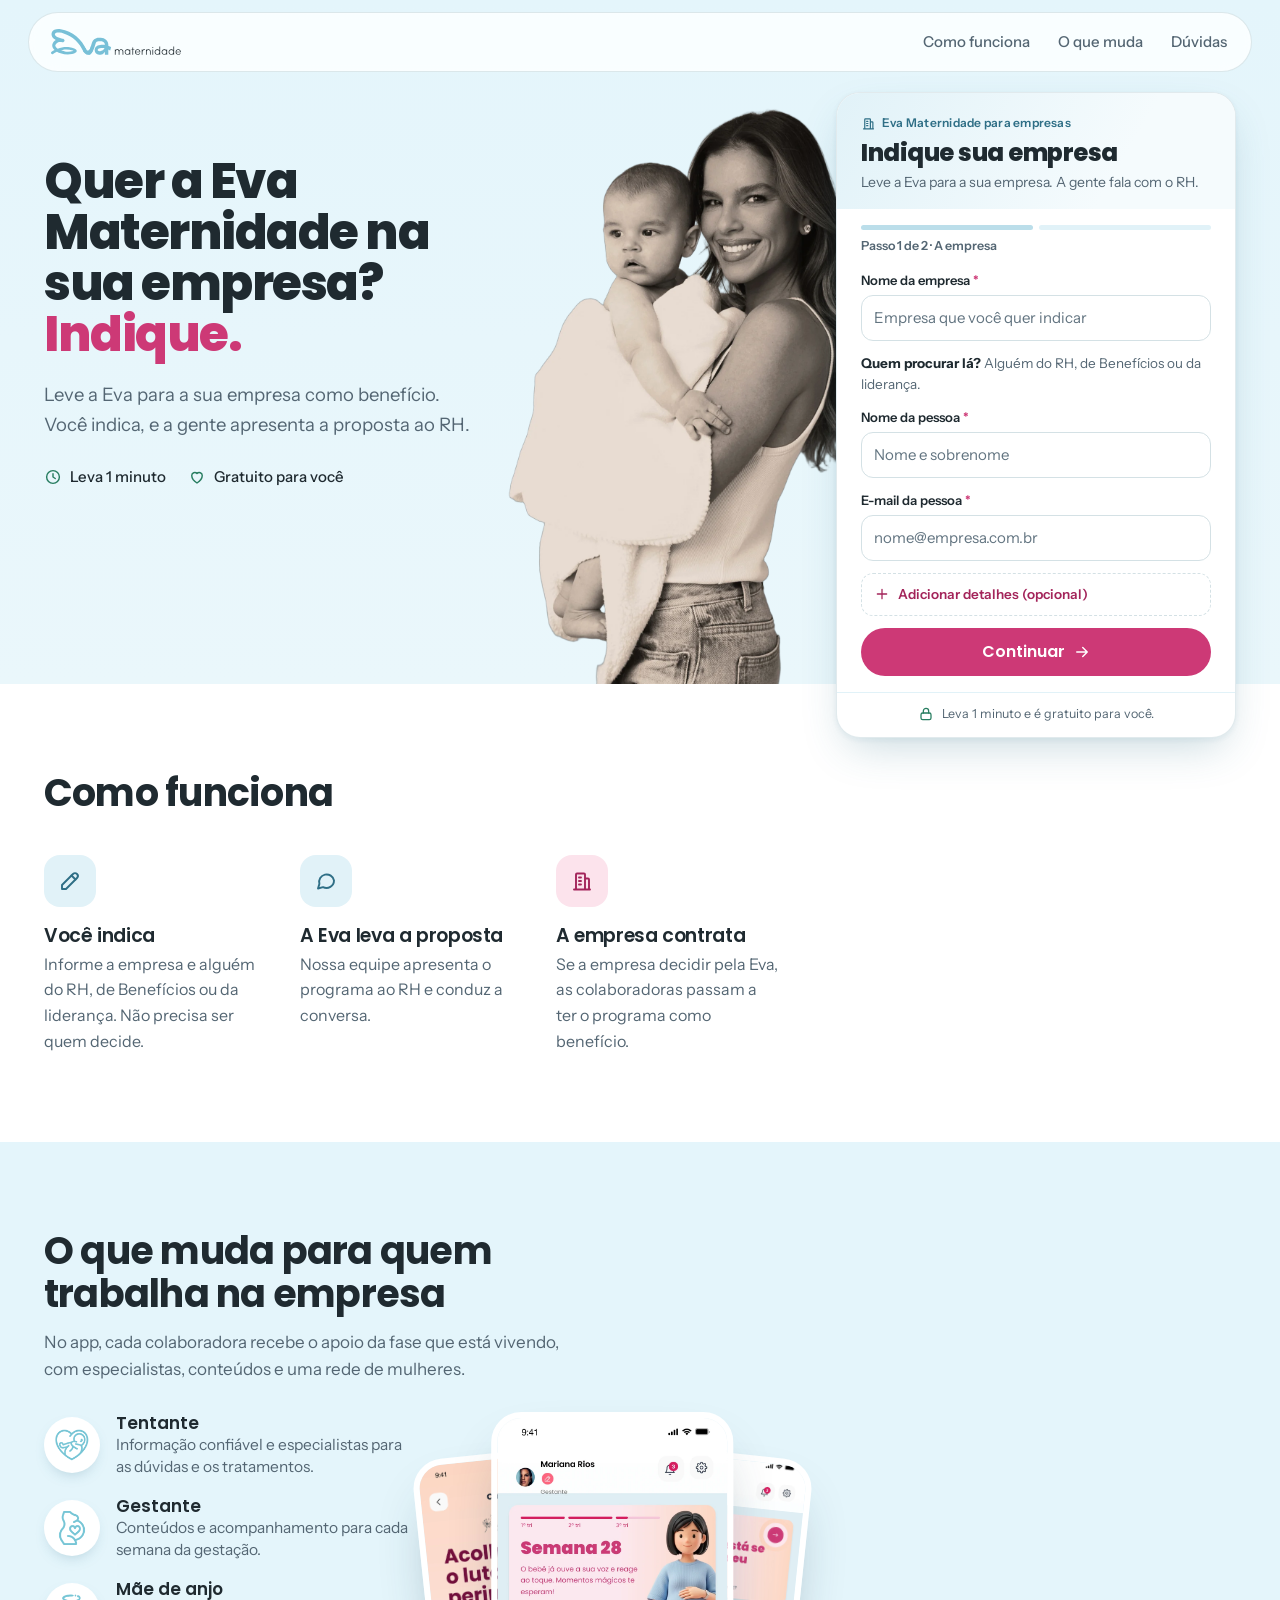
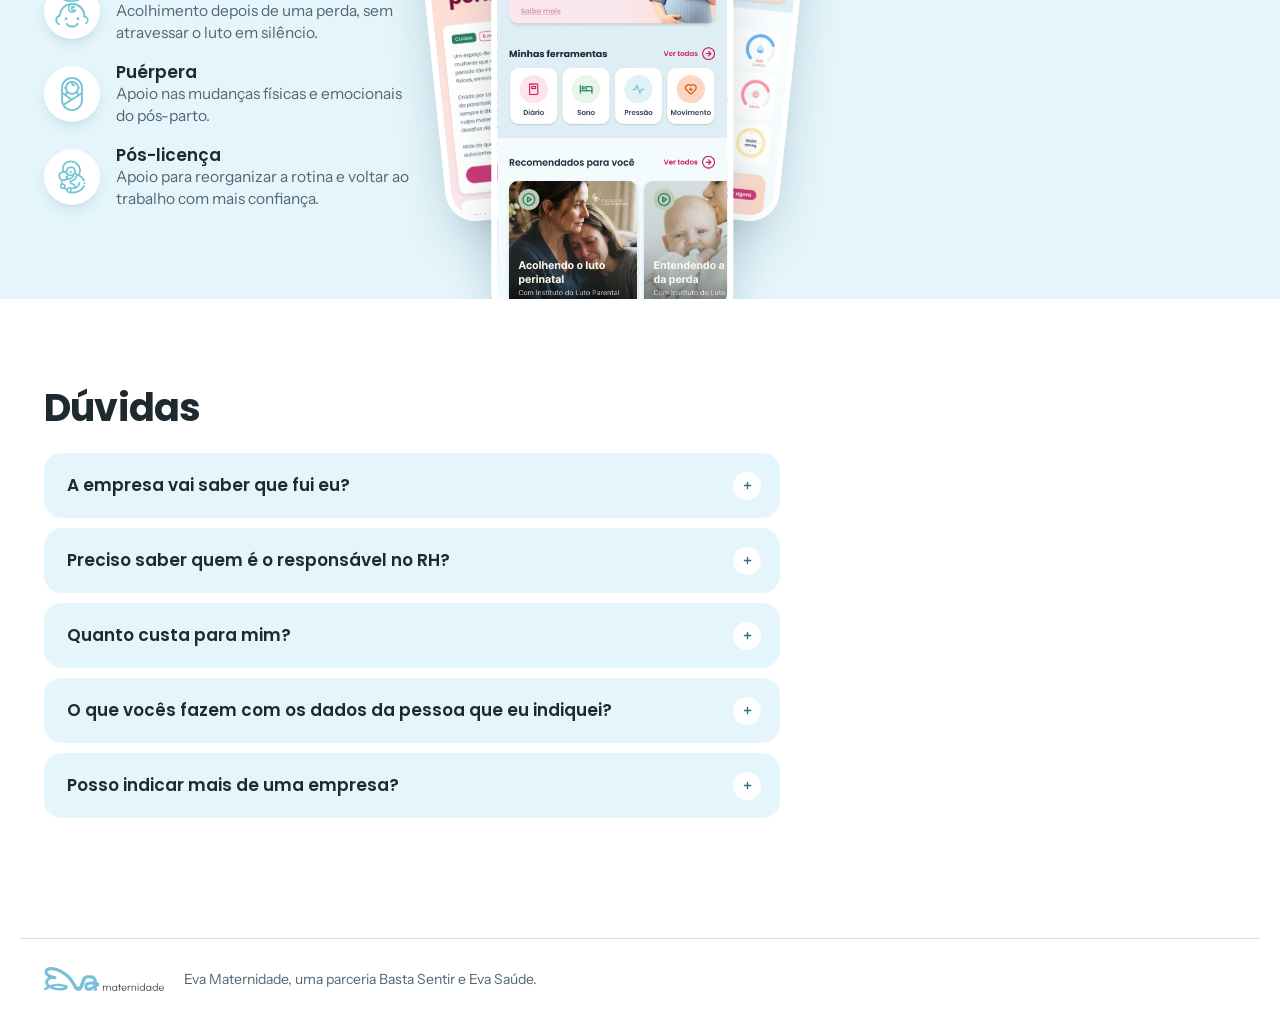
==== index.html @ f6f04a9f "feat: publish Indique sua empresa LP (Eva app design system, floating referral form) Co-Authored-By:" ====
<!doctype html>
<html lang="pt-BR">
<head>
<meta charset="utf-8">
<meta name="viewport" content="width=device-width, initial-scale=1, viewport-fit=cover">
<title>Indique sua empresa · Eva Maternidade</title>
<meta name="description" content="Quer a Eva Maternidade na sua empresa? Indique. Leve a Eva para a sua empresa como benefício: a gente apresenta a proposta ao RH.">
<meta property="og:title" content="Quer a Eva Maternidade na sua empresa? Indique.">
<meta property="og:description" content="Leve a Eva para a sua empresa como benefício. Leva 1 minuto.">
<meta property="og:type" content="website">
<meta property="og:url" content="https://indique.evamaternidade.com.br/">
<link rel="canonical" href="https://indique.evamaternidade.com.br/">
<meta name="theme-color" content="#E4F5FB">
<link rel="icon" href="assets/img/favicon.svg" type="image/svg+xml">
<link rel="preconnect" href="https://fonts.googleapis.com">
<link rel="preconnect" href="https://fonts.gstatic.com" crossorigin>
<link rel="stylesheet" href="https://fonts.googleapis.com/css2?family=Instrument+Sans:wght@400;500;600&family=Poppins:wght@600;700;800&display=swap">
<link rel="stylesheet" href="form/eva-indique.css?v=20261015-9">
<link rel="stylesheet" href="styles.css?v=20261015-9">
<script>document.documentElement.classList.add('js')</script>
</head>
<body>
<svg width="0" height="0" style="position:absolute" aria-hidden="true" focusable="false">
  <symbol id="i-relogio" viewBox="0 0 24 24"><circle cx="12" cy="12" r="8.5"/><path d="M12 7.5V12l3 2"/></symbol>
  <symbol id="i-coracao" viewBox="0 0 24 24"><path d="M12 20s-7-4.4-7-10a4 4 0 0 1 7-2.6A4 4 0 0 1 19 10c0 5.6-7 10-7 10z"/></symbol>
  <symbol id="i-seta-baixo" viewBox="0 0 24 24"><path d="M12 5v14M6 13l6 6 6-6"/></symbol>
  <symbol id="i-lapis" viewBox="0 0 24 24"><path d="M4 20h4L19 9a2.8 2.8 0 0 0-4-4L4 16z"/><path d="M13.5 6.5l4 4"/></symbol>
  <symbol id="i-conversa" viewBox="0 0 24 24"><path d="M20 11.5a7.5 7.5 0 0 1-11 6.6L4 19.5l1.4-4.6A7.5 7.5 0 1 1 20 11.5z"/></symbol>
  <symbol id="i-predio" viewBox="0 0 24 24"><path d="M4 20.5h16M6 20.5V5.5a1 1 0 0 1 1-1h7a1 1 0 0 1 1 1v15M15 9.5h3a1 1 0 0 1 1 1v10M9 8.5h2M9 12h2M9 15.5h2"/></symbol>
</svg>

<a class="skip" href="#eva-indique">Ir para o formulário</a>

<header class="top" id="top">
  <div class="top-in">
    <a href="#" class="marca" aria-label="Eva Maternidade, início"><img src="assets/img/logo-eva-cor.svg" alt="Eva Maternidade" width="150" height="30"></a>
    <nav class="top-nav" aria-label="Seções">
      <a href="#como-funciona">Como funciona</a>
      <a href="#o-que-muda">O que muda</a>
      <a href="#duvidas">Dúvidas</a>
    </nav>
  </div>
</header>

<main>
  <section class="hero" aria-labelledby="h1">
    <img class="hero-foto-m" src="assets/img/mariana-palo-foto.webp" alt="" width="1080" height="1350" fetchpriority="high">
    <div class="wrap col">
      <div class="hero-txt">
        <h1 id="h1">Quer a Eva Maternidade na sua empresa? <em>Indique.</em></h1>
        <p class="lead">Leve a Eva para a sua empresa como benefício. Você indica, e a gente apresenta a proposta ao RH.</p>
        <ul class="garantias">
          <li><svg class="i" aria-hidden="true"><use href="#i-relogio"/></svg>Leva 1 minuto</li>
          <li><svg class="i" aria-hidden="true"><use href="#i-coracao"/></svg>Gratuito para você</li>
        </ul>
        <a href="#eva-indique" class="btn hero-cta" data-ir-form>Indicar minha empresa <svg class="i" aria-hidden="true"><use href="#i-seta-baixo"/></svg></a>
      </div>
      <img class="hero-foto" src="assets/img/mariana-palo.webp" alt="" width="999" height="1589">
    </div>
  </section>

  <div class="form-slot">
<!-- form:inicio (gerado por build.py a partir de form/eva-indique.html; não editar aqui) -->
<section class="eva-indique" id="eva-indique" aria-labelledby="ei-titulo">
  <svg width="0" height="0" style="position:absolute" aria-hidden="true" focusable="false">
    <symbol id="ei-cadeado" viewBox="0 0 24 24"><rect x="4.5" y="10.5" width="15" height="10" rx="2.5"/><path d="M8 10.5V7.5a4 4 0 0 1 8 0v3"/></symbol>
    <symbol id="ei-check" viewBox="0 0 24 24"><path d="M5 12.5l4.5 4.5L19 7.5"/></symbol>
    <symbol id="ei-seta" viewBox="0 0 24 24"><path d="M5 12h14M13 6l6 6-6 6"/></symbol>
    <symbol id="ei-ic-voltar" viewBox="0 0 24 24"><path d="M19 12H5M11 6l-6 6 6 6"/></symbol>
    <symbol id="ei-mais" viewBox="0 0 24 24"><path d="M12 5v14M5 12h14"/></symbol>
    <symbol id="ei-predio" viewBox="0 0 24 24"><path d="M4 20.5h16M6 20.5V5.5a1 1 0 0 1 1-1h7a1 1 0 0 1 1 1v15M15 9.5h3a1 1 0 0 1 1 1v10M9 8.5h2M9 12h2M9 15.5h2"/></symbol>
  </svg>

  <header class="ei-head">
    <span class="ei-selo"><svg class="ei-i"><use href="#ei-predio"/></svg>Eva Maternidade para empresas</span>
    <h2 id="ei-titulo">Indique sua empresa</h2>
    <p>Leve a Eva para a sua empresa. A gente fala com o RH.</p>
  </header>

  <div class="ei-body">
    <form id="ei-form" novalidate>
      <div class="ei-prog" aria-hidden="true">
        <span class="on"></span><span></span>
        <b id="ei-prog-txt">Passo 1 de 2 · A empresa</b>
      </div>

      <div class="ei-passo" data-passo="1">
        <label class="ei-f"><span class="ei-l">Nome da empresa <i class="ei-req">*</i></span>
          <input name="empresa" autocomplete="organization" required placeholder="Empresa que você quer indicar">
        </label>
        <p class="ei-sub"><b>Quem procurar lá?</b> Alguém do RH, de Benefícios ou da liderança.</p>
        <label class="ei-f"><span class="ei-l">Nome da pessoa <i class="ei-req">*</i></span>
          <input name="contato_nome" autocomplete="off" required placeholder="Nome e sobrenome">
        </label>
        <label class="ei-f"><span class="ei-l">E-mail da pessoa <i class="ei-req">*</i></span>
          <input name="contato_email" type="email" autocomplete="off" inputmode="email" required placeholder="nome@empresa.com.br">
        </label>
        <details class="ei-mais">
          <summary><svg class="ei-i"><use href="#ei-mais"/></svg>Adicionar detalhes (opcional)</summary>
          <div class="ei-mais-in">
            <label class="ei-f"><span class="ei-l">Cargo ou área</span>
              <input name="contato_cargo" autocomplete="off" placeholder="Ex.: RH, Benefícios, Gestão de Pessoas">
            </label>
            <label class="ei-f"><span class="ei-l">Telefone da pessoa</span>
              <input name="contato_tel" type="tel" autocomplete="off" inputmode="tel" placeholder="(11) 99999-9999">
            </label>
            <label class="ei-f"><span class="ei-l">Algo que ajude na conversa</span>
              <textarea name="contexto" rows="3" maxlength="1000" placeholder="Ex.: a empresa está revendo benefícios"></textarea>
            </label>
          </div>
        </details>
      </div>

      <div class="ei-passo" data-passo="2" hidden>
        <label class="ei-f"><span class="ei-l">Seu nome <i class="ei-req">*</i></span>
          <input name="ind_nome" autocomplete="name" required placeholder="Como você se chama">
        </label>
        <label class="ei-f"><span class="ei-l">Seu e-mail <i class="ei-req">*</i></span>
          <input name="ind_email" type="email" autocomplete="email" inputmode="email" required placeholder="voce@email.com">
        </label>
        <fieldset class="ei-chips" data-req="pode_citar">
          <legend>Podemos dizer à empresa que a indicação veio de você? <i class="ei-req">*</i></legend>
          <div class="ei-op">
            <label><input type="radio" name="pode_citar" value="Sim"><span>Sim, pode</span></label>
            <label><input type="radio" name="pode_citar" value="Prefiro não"><span>Prefiro não</span></label>
          </div>
        </fieldset>
        <p class="ei-aviso">Ao enviar, você concorda que a Eva use estes dados para apresentar o programa à empresa e falar com você sobre esta indicação, conforme a <a class="ei-priv" href="#" target="_blank" rel="noopener">política de privacidade</a>. A pessoa indicada não entra em listas de e-mail.</p>
      </div>

      <p class="ei-form-erro" id="ei-form-erro" role="alert" hidden></p>

      <div class="ei-acoes">
        <button type="button" class="ei-btn ei-btn-ghost" id="ei-voltar" hidden aria-label="Voltar ao passo anterior"><svg class="ei-i"><use href="#ei-ic-voltar"/></svg></button>
        <button type="submit" class="ei-btn" id="ei-avancar">Continuar <svg class="ei-i"><use href="#ei-seta"/></svg></button>
      </div>
    </form>

    <div class="ei-ok" id="ei-ok" tabindex="-1" hidden>
      <div class="ei-ok-ico"><svg class="ei-i"><use href="#ei-check"/></svg></div>
      <h3>Indicação recebida</h3>
      <p>Obrigada por pensar nas mulheres da <b id="ei-ok-empresa">empresa</b>. A partir daqui, a equipe da Eva faz o contato.</p>
      <button type="button" class="ei-btn" id="ei-outra">Indicar outra empresa</button>
    </div>
  </div>

  <p class="ei-foot" id="ei-foot"><svg class="ei-i"><use href="#ei-cadeado"/></svg>Leva 1 minuto e é gratuito para você.</p>
</section>
<!-- form:fim -->
  </div>

  <section class="passos-sec" id="como-funciona" aria-labelledby="passos-h">
    <div class="wrap col">
      <h2 id="passos-h">Como funciona</h2>
      <ol class="passos">
        <li>
          <span class="passo-ico"><svg class="i" aria-hidden="true"><use href="#i-lapis"/></svg></span>
          <h3>Você indica</h3>
          <p>Informe a empresa e alguém do RH, de Benefícios ou da liderança. Não precisa ser quem decide.</p>
        </li>
        <li>
          <span class="passo-ico"><svg class="i" aria-hidden="true"><use href="#i-conversa"/></svg></span>
          <h3>A Eva leva a proposta</h3>
          <p>Nossa equipe apresenta o programa ao RH e conduz a conversa.</p>
        </li>
        <li>
          <span class="passo-ico"><svg class="i" aria-hidden="true"><use href="#i-predio"/></svg></span>
          <h3>A empresa contrata</h3>
          <p>Se a empresa decidir pela Eva, as colaboradoras passam a ter o programa como benefício.</p>
        </li>
      </ol>
    </div>
  </section>

  <section class="muda" id="o-que-muda" aria-labelledby="muda-h">
    <div class="wrap col">
      <div class="muda-topo">
        <h2 id="muda-h">O que muda para quem trabalha na empresa</h2>
        <p class="muda-intro">No app, cada colaboradora recebe o apoio da fase que está vivendo, com especialistas, conteúdos e uma rede de mulheres.</p>
      </div>
      <div class="muda-grid">
        <div class="muda-txt">
          <ul class="fases">
            <li><span class="fase-ico"><img src="assets/img/fase-tentante.webp" alt="" width="64" height="64"></span><span><b>Tentante</b>Informação confiável e especialistas para as dúvidas e os tratamentos.</span></li>
            <li><span class="fase-ico"><img src="assets/img/fase-gestante.webp" alt="" width="64" height="64"></span><span><b>Gestante</b>Conteúdos e acompanhamento para cada semana da gestação.</span></li>
            <li><span class="fase-ico"><img src="assets/img/fase-mae-de-anjo.webp" alt="" width="64" height="64"></span><span><b>Mãe de anjo</b>Acolhimento depois de uma perda, sem atravessar o luto em silêncio.</span></li>
            <li><span class="fase-ico"><img src="assets/img/fase-puerpera.webp" alt="" width="64" height="64"></span><span><b>Puérpera</b>Apoio nas mudanças físicas e emocionais do pós-parto.</span></li>
            <li><span class="fase-ico"><img src="assets/img/fase-pos-licenca.webp" alt="" width="64" height="64"></span><span><b>Pós-licença</b>Apoio para reorganizar a rotina e voltar ao trabalho com mais confiança.</span></li>
          </ul>
        </div>
        <div class="telas" aria-hidden="true">
          <img class="tela t1" src="assets/img/app-curso.webp" alt="" width="786" height="1704" loading="lazy">
          <img class="tela t2" src="assets/img/app-home.webp" alt="" width="786" height="1704" loading="lazy">
          <img class="tela t3" src="assets/img/app-saude.webp" alt="" width="786" height="1704" loading="lazy">
        </div>
      </div>
    </div>
  </section>

  <section class="faq" id="duvidas" aria-labelledby="faq-h">
    <div class="wrap col">
      <h2 id="faq-h">Dúvidas</h2>
      <div class="faq-lista">
        <details>
          <summary>A empresa vai saber que fui eu?</summary>
          <p>Só se você autorizar no formulário. Se preferir não, a Eva faz o contato sem citar você.</p>
        </details>
        <details>
          <summary>Preciso saber quem é o responsável no RH?</summary>
          <p>Não precisa ser quem decide. O nome e o e-mail de alguém do RH, de Benefícios ou da liderança já bastam.</p>
        </details>
        <details>
          <summary>Quanto custa para mim?</summary>
          <p>Nada. Quem contrata é a empresa, como benefício para as colaboradoras.</p>
        </details>
        <details>
          <summary>O que vocês fazem com os dados da pessoa que eu indiquei?</summary>
          <p>Usamos só para apresentar a Eva à empresa. Ela não entra em listas de e-mail sem autorização.</p>
        </details>
        <details>
          <summary>Posso indicar mais de uma empresa?</summary>
          <p>Pode. Depois de enviar, use "Indicar outra empresa": seus dados ficam preenchidos e você só informa a próxima.</p>
        </details>
      </div>
    </div>
  </section>
</main>

<footer class="rodape">
  <div class="wrap col rodape-in">
    <img src="assets/img/logo-eva-cor.svg" alt="Eva Maternidade" width="130" height="26" loading="lazy">
    <p>Eva Maternidade, uma parceria Basta Sentir e Eva Saúde.</p>
  </div>
</footer>

<div class="barra" id="barra" aria-hidden="true">
  <a href="#eva-indique" class="btn btn-full" data-ir-form tabindex="-1">Indicar minha empresa</a>
</div>

<script>
  // Envia de verdade para o formulário 12 da AC. Para testar sem criar contato, abra com ?teste=1.
  window.EVA_INDIQUE = { privacidadeUrl: '' };
</script>
<script src="form/eva-indique.js?v=20261015-9"></script>
<script src="main.js?v=20261015-9"></script>
</body>
</html>
---- form/eva-indique.css ----
/* Formulário "Indique sua empresa" v2 — componente compartilhado entre a LP e o app.
   Padrão: design system do app Eva Maternidade (Figma 857:2532).
   Para outra identidade, sobrescreva as variáveis --ei-* num seletor mais específico. */
.eva-indique{
  --ei-acao:#CD3976; --ei-acao-2:#B12C63; --ei-acao-ink:#A3245A; --ei-acao-soft:#FCE3EC;
  --ei-ring:#71AFC3; --ei-soft:#E1F2F8; --ei-soft-2:#BBDEEA; --ei-borda:#D4E1E5;
  --ei-ink:#1F2A30; --ei-muted:#546673; --ei-ok:#277D60; --ei-ok-bg:#E3F1EA; --ei-err:#B3261E;
  --ei-head:linear-gradient(120deg,#E4F5FB,#FDEBE1 62%,#FCE3EC); --ei-head-ink:#A3245A; --ei-head-sub:#546673; --ei-head-selo:#2F6F86;
  --ei-display:"Poppins", system-ui, sans-serif;
  --ei-body:"Instrument Sans", system-ui, -apple-system, "Segoe UI", sans-serif;
  --ei-sombra:0 18px 44px -12px rgba(47,111,134,.28), 0 2px 6px rgba(47,111,134,.08);
  --ei-r:24px;
  box-sizing:border-box; width:100%; max-width:460px; margin-inline:auto; padding:0;
  background:#fff; border-radius:var(--ei-r); box-shadow:var(--ei-sombra); border:1px solid rgba(212,225,229,.7);
  overflow:hidden; color:var(--ei-ink); font:400 16px/1.55 var(--ei-body); -webkit-font-smoothing:antialiased; text-align:left;
  display:flex; flex-direction:column;
}
.eva-indique *,.eva-indique *::before,.eva-indique *::after{box-sizing:border-box}
.eva-indique [hidden]{display:none!important}
.eva-indique p{margin:0}
.eva-indique h2,.eva-indique h3{font-family:var(--ei-display);margin:0;letter-spacing:-.01em;line-height:1.2;text-wrap:balance}
.eva-indique :focus-visible{outline:3px solid var(--ei-ring);outline-offset:3px;border-radius:6px}
.eva-indique .ei-i{width:20px;height:20px;flex:none;fill:none;stroke:currentColor;stroke-width:1.9;stroke-linecap:round;stroke-linejoin:round}

.eva-indique .ei-head{background:var(--ei-head);padding:20px 24px 16px;flex:none}
.eva-indique .ei-selo{display:inline-flex;align-items:center;gap:6px;font-size:12px;font-weight:600;letter-spacing:.02em;color:var(--ei-head-selo);margin-bottom:6px}
.eva-indique .ei-selo .ei-i{width:15px;height:15px}
.eva-indique .ei-head h2{font-size:22px;font-weight:700;color:var(--ei-head-ink)}
.eva-indique .ei-head p{margin-top:4px;font-size:14px;color:var(--ei-head-sub)}

.eva-indique .ei-body{padding:16px 24px 8px;overflow:auto;overscroll-behavior:contain;scrollbar-width:thin}
.eva-indique .ei-prog{display:grid;grid-template-columns:1fr 1fr;gap:6px;margin-bottom:14px}
.eva-indique .ei-prog span{height:5px;border-radius:99px;background:var(--ei-soft);transition:background .3s}
.eva-indique .ei-prog span.on{background:var(--ei-soft-2)}
.eva-indique .ei-prog span.done{background:var(--ei-ok)}
.eva-indique .ei-prog b{grid-column:1/-1;font-weight:600;font-size:12.5px;color:var(--ei-muted)}

.eva-indique .ei-passo,.eva-indique .ei-ok{animation:ei-entra .32s cubic-bezier(.16,1,.3,1)}
@keyframes ei-entra{from{opacity:0;transform:translateY(6px)}to{opacity:1;transform:none}}
@media (prefers-reduced-motion:reduce){.eva-indique .ei-passo,.eva-indique .ei-ok{animation:none}}

.eva-indique .ei-f{display:flex;flex-direction:column;gap:5px;margin-bottom:12px;font-size:13px;font-weight:600;color:var(--ei-ink);min-width:0}
.eva-indique .ei-l{display:block}
.eva-indique .ei-f small{font-weight:500;color:var(--ei-muted)}
.eva-indique .ei-f input,.eva-indique .ei-f textarea{
  width:100%;margin:0;font:400 15px/1.3 var(--ei-body);color:var(--ei-ink);background:#fff;border:1.5px solid var(--ei-borda);
  border-radius:12px;padding:11px 12px;min-height:46px;transition:border-color .2s,box-shadow .2s;-webkit-appearance:none;appearance:none}
.eva-indique .ei-f textarea{resize:vertical;min-height:76px}
.eva-indique .ei-f input::placeholder,.eva-indique .ei-f textarea::placeholder{color:#627480}
.eva-indique .ei-f input:hover,.eva-indique .ei-f textarea:hover{border-color:var(--ei-soft-2)}
.eva-indique .ei-f input:focus,.eva-indique .ei-f textarea:focus{outline:none;border-color:var(--ei-ring);box-shadow:0 0 0 4px color-mix(in srgb,var(--ei-ring) 22%,transparent)}
.eva-indique [aria-invalid="true"]{border-color:var(--ei-err)!important;background-color:#FFF8F8!important}
.eva-indique .ei-err{font-size:12.5px;font-weight:500;color:var(--ei-err)}
.eva-indique .ei-sub{font-size:13.5px;color:var(--ei-muted);margin:0 0 12px}
.eva-indique .ei-sub b{color:var(--ei-ink)}

.eva-indique .ei-mais{margin:0 0 12px;border-radius:12px;border:1.5px dashed var(--ei-borda)}
.eva-indique .ei-mais summary{list-style:none;cursor:pointer;display:flex;align-items:center;gap:8px;padding:10px 12px;font-size:13.5px;font-weight:600;color:var(--ei-acao-ink);border-radius:10px}
.eva-indique .ei-mais summary::-webkit-details-marker{display:none}
.eva-indique .ei-mais summary .ei-i{width:16px;height:16px;transition:transform .2s}
.eva-indique .ei-mais[open] summary .ei-i{transform:rotate(45deg)}
.eva-indique .ei-mais summary:hover{background:var(--ei-soft)}
.eva-indique .ei-mais-in{padding:4px 12px 2px}
.eva-indique .ei-mais[open]{border-style:solid;border-color:var(--ei-soft)}

.eva-indique .ei-chips{border:0;margin:2px 0 14px;padding:0;min-width:0}
.eva-indique .ei-chips legend{padding:0;margin-bottom:7px;font-size:13px;font-weight:600}
.eva-indique .ei-op{display:flex;flex-wrap:wrap;gap:6px}
.eva-indique .ei-chips label{position:relative}
.eva-indique .ei-chips input{position:absolute;inset:0;opacity:0;margin:0;cursor:pointer;width:100%;height:100%}
.eva-indique .ei-chips span{display:inline-block;font-size:14px;font-weight:500;padding:8px 14px;border-radius:999px;border:1.5px solid var(--ei-borda);background:#fff;transition:background .2s,border-color .2s,color .2s}
.eva-indique .ei-chips label:hover span{border-color:var(--ei-soft-2)}
.eva-indique .ei-chips input:checked+span{background:var(--ei-acao-soft);border-color:var(--ei-acao);color:var(--ei-acao-ink)}
.eva-indique .ei-chips input:focus-visible+span{outline:3px solid var(--ei-ring);outline-offset:2px}
.eva-indique .ei-chips.erro span{border-color:var(--ei-err)}
.eva-indique .ei-req{font-style:normal;color:var(--ei-acao)}

.eva-indique .ei-aviso{font-size:12.5px;line-height:1.5;color:var(--ei-muted);margin:0 0 12px}
.eva-indique .ei-aviso a{color:var(--ei-acao-ink);text-underline-offset:3px}
.eva-indique .ei-form-erro{color:var(--ei-err);font-size:13px;font-weight:500;margin-bottom:10px}

.eva-indique .ei-acoes{display:flex;gap:10px;margin:4px 0 8px}
.eva-indique .ei-btn{display:inline-flex;align-items:center;justify-content:center;gap:8px;min-height:48px;padding:12px 22px;border-radius:999px;border:1.5px solid transparent;background:var(--ei-acao);color:#fff;font:600 16px/1.2 var(--ei-display);cursor:pointer;transition:background .2s,color .2s,border-color .2s,transform .15s;flex:1}
.eva-indique .ei-btn:hover{background:var(--ei-acao-2)}
.eva-indique .ei-btn:active{transform:translateY(1px)}
.eva-indique .ei-btn[disabled]{opacity:.65;cursor:progress}
.eva-indique .ei-btn .ei-i{width:18px;height:18px}
.eva-indique .ei-btn-ghost{background:#fff;color:var(--ei-acao-ink);border-color:var(--ei-borda);flex:0 0 auto;padding-inline:16px}
.eva-indique .ei-btn-ghost:hover{background:var(--ei-soft);border-color:var(--ei-soft-2)}

.eva-indique .ei-foot{display:flex;align-items:center;justify-content:center;gap:8px;margin:0;padding:11px 20px 14px;border-top:1px solid var(--ei-soft);font-size:12.5px;color:var(--ei-muted);text-align:center;flex:none}
.eva-indique .ei-foot .ei-i{width:16px;height:16px;color:var(--ei-ok)}

.eva-indique .ei-ok{padding:6px 0 14px}
.eva-indique .ei-ok:focus{outline:none}
.eva-indique .ei-ok-ico{display:grid;place-items:center;width:46px;height:46px;border-radius:50%;background:var(--ei-ok-bg);color:var(--ei-ok);margin-bottom:14px}
.eva-indique .ei-ok-ico .ei-i{width:24px;height:24px;stroke-width:2.4}
.eva-indique .ei-ok h3{font-size:21px;font-weight:700;margin-bottom:6px}
.eva-indique .ei-ok p{font-size:15px;color:var(--ei-muted)}
.eva-indique .ei-ok p b{color:var(--ei-ink);overflow-wrap:anywhere}
.eva-indique .ei-ok .ei-btn{margin-top:18px;width:100%}

@media (max-width:420px){
  .eva-indique{--ei-r:20px}
  .eva-indique .ei-head,.eva-indique .ei-body{padding-inline:18px}
}
---- styles.css ----
/* LP "Indique sua empresa", alternativa B (rodada 3, review T004).
   Estrutura da alternativa A (formulário flutuante à direita, passos simples, dúvidas) com o design system
   do app Eva Maternidade (Figma 857:2532): campo azul-claro, cartões brancos, ação magenta, Poppins + Instrument Sans.
   No celular, a Mariana ocupa o topo e o texto entra sobre a metade de baixo da foto, com um degradê escuro. */
:root{
  color-scheme: light;
  --azul:#78C0D7; --azul-soft:#BBDEEA; --azul-bg:#E4F5FB; --azul-accent:#E1F2F8; --azul-ink:#2F6F86; --noite:#173A47;
  --ring:#71AFC3; --borda:#D4E1E5; --muted:#546673; --ink:#1F2A30; --papel:#FFFFFF;
  --magenta:#CD3976; --magenta-2:#B12C63; --magenta-ink:#A3245A; --rosa:#FCE3EC;
  --verde:#277D60; --verde-bg:#E3F1EA; --creme:#FEF9EC; --creme-ink:#7A5A12;
  --display:"Poppins", system-ui, sans-serif;
  --body:"Instrument Sans", system-ui, -apple-system, "Segoe UI", sans-serif;
  --r:24px; --max:1240px; --gut:24px; --form-w:400px; --gap:56px;
  --edge:max(var(--gut), calc((100vw - var(--max)) / 2 + var(--gut)));
  --sombra:0 18px 44px -12px rgba(47,111,134,.28), 0 2px 6px rgba(47,111,134,.08);
  --sai:cubic-bezier(.16,1,.3,1);
}
*{box-sizing:border-box}
[hidden]{display:none!important}
html{scroll-behavior:smooth;scroll-padding-top:96px;-webkit-text-size-adjust:100%;scrollbar-color:var(--azul-soft) transparent;scrollbar-width:thin}
body{margin:0;background:var(--papel);color:var(--ink);font-family:var(--body);font-size:17px;line-height:1.6;-webkit-font-smoothing:antialiased;overflow-x:clip;caret-color:var(--magenta)}
::selection{background:var(--rosa);color:var(--magenta-ink)}
img{max-width:100%;display:block;height:auto}
h1,h2,h3{font-family:var(--display);line-height:1.12;margin:0;text-wrap:balance;letter-spacing:-.02em}
h2{font-size:clamp(28px,3vw,38px);font-weight:700}
h3{font-size:19px;font-weight:600}
p{margin:0}
a{color:var(--magenta-ink);text-underline-offset:3px}
section{position:relative;padding-block:88px}
.wrap{max-width:var(--max);margin-inline:auto;padding-inline:var(--gut)}
.col{position:relative}
.i{width:20px;height:20px;flex:none;fill:none;stroke:currentColor;stroke-width:1.9;stroke-linecap:round;stroke-linejoin:round}
:focus-visible{outline:3px solid var(--ring);outline-offset:3px;border-radius:8px}
.skip{position:absolute;left:-999px;top:8px;z-index:100;background:var(--ink);color:#fff;padding:10px 16px;border-radius:999px;font-weight:600}
.skip:focus{left:8px}

/* ---------- botões ---------- */
.btn{display:inline-flex;align-items:center;justify-content:center;gap:8px;min-height:50px;padding:12px 26px;border-radius:999px;border:0;background:var(--magenta);color:#fff;font:600 16px/1.2 var(--display);text-decoration:none;cursor:pointer;transition:background .2s,transform .2s var(--sai)}
.btn:hover{background:var(--magenta-2)}
.btn:active{transform:scale(.98)}
.btn .i{width:18px;height:18px}
.btn-full{width:100%}

/* ---------- topo ---------- */
.top{position:fixed;top:12px;left:0;right:0;z-index:60;padding-inline:12px;pointer-events:none}
.top-in{pointer-events:auto;max-width:calc(var(--max) - 2 * var(--gut) + 32px);margin-inline:auto;display:flex;align-items:center;gap:24px;height:60px;padding:0 24px 0 22px;border-radius:999px;
  background:rgba(255,255,255,.82);backdrop-filter:saturate(1.6) blur(14px);-webkit-backdrop-filter:saturate(1.6) blur(14px);border:1px solid rgba(212,225,229,.8);transition:box-shadow .3s,background .3s}
.top.rolou .top-in{background:rgba(255,255,255,.94);box-shadow:0 12px 32px -18px rgba(47,111,134,.45)}
.marca img{height:26px;width:auto}
.top-nav{display:flex;gap:28px;margin-left:auto;font-size:15px;font-weight:500}
.top-nav a{color:var(--muted);text-decoration:none;transition:color .2s}
.top-nav a:hover{color:var(--ink)}

/* ---------- abertura ---------- */
.hero{padding:84px 0 0;background:linear-gradient(180deg,var(--azul-bg) 0%,#EAF7FB 100%);overflow:hidden}
.hero .col{min-height:600px}
.hero-txt{position:relative;z-index:1;max-width:440px;padding-block:72px 96px}
.hero h1{font-size:clamp(36px,3.8vw,52px);font-weight:800;letter-spacing:-.03em;line-height:1.05}
.hero h1 em{font-style:normal;color:var(--magenta)}
.lead{margin-top:20px;font-size:18.5px;color:var(--muted);max-width:24em}
.garantias{list-style:none;margin:26px 0 0;padding:0;display:flex;flex-wrap:wrap;gap:10px 22px}
.garantias li{display:flex;align-items:center;gap:8px;font-weight:500;font-size:15px}
.garantias .i{width:18px;height:18px;color:var(--verde)}
.hero-cta{display:none}
.hero-foto{position:absolute;bottom:0;height:calc(100% - 24px);max-height:640px;width:auto;max-width:none;pointer-events:none}
.hero-foto-m{display:none}

/* ---------- formulário: cabeçalho claro, título escuro (como na alternativa A) ---------- */
.form-slot .eva-indique{
  --ei-head:linear-gradient(120deg,var(--azul-accent) 0%,#F5FBFD 70%);
  --ei-head-ink:var(--ink); --ei-head-sub:var(--muted); --ei-head-selo:var(--azul-ink);
  z-index:30;
}
.form-slot .eva-indique .ei-head h2{font-size:24px;font-weight:800;letter-spacing:-.02em}
.form-slot .eva-indique.realce{animation:realce 1.1s var(--sai)}
@keyframes realce{0%{box-shadow:var(--ei-sombra),0 0 0 0 rgba(205,57,118,.45)}40%{box-shadow:var(--ei-sombra),0 0 0 8px rgba(205,57,118,.18)}100%{box-shadow:var(--ei-sombra),0 0 0 14px rgba(205,57,118,0)}}

/* ---------- como funciona ---------- */
.passos{list-style:none;margin:40px 0 0;padding:0;display:grid;grid-template-columns:repeat(3,1fr);gap:32px}
.passo-ico{display:grid;place-items:center;width:52px;height:52px;border-radius:16px;background:var(--azul-accent);color:var(--azul-ink);margin-bottom:18px}
.passo-ico .i{width:24px;height:24px}
.passos li:last-child .passo-ico{background:var(--rosa);color:var(--magenta-ink)}
.passos h3{margin-bottom:6px}
.passos p{font-size:16px;color:var(--muted)}

/* ---------- o que muda ---------- */
.muda{background:var(--azul-bg);padding-bottom:0;overflow:hidden}
.muda-topo h2{max-width:16em}
.muda-grid{display:grid;grid-template-columns:minmax(0,1fr) minmax(0,.9fr);gap:28px;align-items:stretch}
.muda-txt{padding-bottom:88px}
.muda-intro{margin-top:14px;color:var(--muted);max-width:32em}
.fases{list-style:none;margin:28px 0 0;padding:0;display:grid;gap:16px}
.fases li{display:flex;gap:16px;align-items:center}
.fases b{display:block;font:600 17px/1.3 var(--display);color:var(--ink)}
.fases li>span:last-child{font-size:15.5px;line-height:1.45;color:var(--muted)}
/* ícones das fases, os mesmos do seletor de fase do app (Figma 596:2329) */
.fase-ico{display:grid;place-items:center;flex:none;width:56px;height:56px;border-radius:50%;background:#fff;box-shadow:0 6px 16px -8px rgba(47,111,134,.4)}
.fase-ico img{width:34px;height:34px}
/* telas do app em leque, sangrando pela base da faixa */
/* a coluna das telas acompanha a lista: o topo das telas alinha com a primeira fase e a base sangra pelo fim da faixa */
.telas{position:relative;min-height:440px;margin-top:28px}
.tela{position:absolute;top:0;width:72%;border-radius:30px;border:6px solid #fff;box-shadow:0 30px 60px -24px rgba(23,58,71,.45);transition:transform .9s var(--sai)}
.t1{left:-6%;width:52%;transform:rotate(-6deg) translateY(40px)}
.t2{left:50%;z-index:2;transform:translateX(-50%)}
.t3{right:-6%;width:52%;transform:rotate(6deg) translateY(40px)}
.js .telas:not(.vis) .t1{transform:rotate(0) translate(40%,100px)}
.js .telas:not(.vis) .t3{transform:rotate(0) translate(-40%,100px)}
.js .telas:not(.vis) .t2{transform:translateX(-50%) translateY(70px)}

/* ---------- dúvidas ---------- */
.faq h2{margin-bottom:24px}
.faq-lista{display:grid;gap:10px;max-width:760px}
.faq details{background:var(--azul-bg);border-radius:18px;border:1px solid transparent;transition:border-color .2s,background .2s}
.faq details:hover{border-color:var(--azul-soft)}
.faq details[open]{background:#fff;border-color:var(--borda)}
.faq summary{list-style:none;cursor:pointer;position:relative;padding:20px 60px 20px 22px;font:600 17px/1.35 var(--display);color:var(--ink);border-radius:18px}
.faq summary::-webkit-details-marker{display:none}
.faq summary::after{content:"";position:absolute;right:18px;top:50%;width:28px;height:28px;margin-top:-14px;border-radius:50%;background:#fff url("data:image/svg+xml,%3Csvg xmlns='http://www.w3.org/2000/svg' viewBox='0 0 24 24' fill='none' stroke='%232F6F86' stroke-width='2.2' stroke-linecap='round'%3E%3Cpath d='M12 7v10M7 12h10'/%3E%3C/svg%3E") center/15px no-repeat;transition:transform .3s var(--sai)}
.faq details[open] summary::after{transform:rotate(45deg);background-color:var(--azul-accent)}
.faq details p{padding:0 60px 20px 22px;color:var(--muted)}

.rodape{padding-block:32px 40px;font-size:14px;color:var(--muted)}
.rodape-in{display:flex;align-items:center;gap:20px;flex-wrap:wrap;border-top:1px solid var(--borda);padding-top:28px}
.rodape img{height:24px;width:auto}

.barra{display:none}

/* ---------- desktop: formulário fixo à direita ---------- */
@media (min-width:1100px){
  .wrap.col{padding-right:calc(var(--gut) + var(--form-w) + var(--gap))}
  .form-slot .eva-indique{position:fixed;top:92px;right:var(--edge);width:var(--form-w);max-height:calc(100vh - 108px)}
  .hero-foto{right:calc(var(--gut) + var(--form-w) + var(--gap) - 90px)}
}
/* entre 1100 e 1279px não há espaço para a foto entre o texto e o formulário */
@media (min-width:1100px) and (max-width:1279px){
  .hero-foto{display:none}
}

/* ---------- tablet: formulário no fluxo ---------- */
@media (max-width:1099px){
  .top-nav{display:none}
  .hero .col{min-height:0;display:flex;flex-direction:column}
  .hero-txt{padding-block:40px 0;max-width:640px}
  .hero-cta{display:inline-flex;margin-top:28px}
  .hero-foto{position:relative;align-self:center;height:auto;width:min(320px,70%);margin-top:24px}
  .form-slot{position:relative;z-index:2;padding-inline:var(--gut);margin-top:-48px}
  .form-slot .eva-indique{max-width:560px}
  section{padding-block:64px}
  .muda{padding-bottom:0}
  .muda-grid{grid-template-columns:1fr;gap:0}
  .muda-txt .fases{margin-top:24px}
  .muda-txt{padding-bottom:0}
  .telas{min-height:0;height:min(92vw,600px);max-width:560px;width:100%;margin:28px auto 0}
  .tela{width:50%}
  .t1,.t3{width:38%}
  .t1{left:2%}
  .t3{right:2%}
  .barra{display:block;position:fixed;left:0;right:0;bottom:0;z-index:50;padding:10px 16px calc(10px + env(safe-area-inset-bottom));background:rgba(255,255,255,.94);backdrop-filter:blur(12px);-webkit-backdrop-filter:blur(12px);border-top:1px solid var(--borda);transform:translateY(110%);transition:transform .3s var(--sai)}
  .barra.on{transform:none}
  .rodape{padding-bottom:104px}
}

/* ---------- celular: a Mariana no topo, o texto sobre a metade de baixo da foto ---------- */
@media (max-width:760px){
  :root{--gut:20px}
  body{font-size:16px}
  .top{top:8px;padding-inline:8px}
  .top-in{height:52px;padding:0 18px}
  .marca img{height:22px}
  .hero{padding:0;background:var(--noite);min-height:min(100svh,820px);display:flex;flex-direction:column;justify-content:flex-end}
  .hero-foto-m{display:block;position:absolute;inset:0;width:100%;height:100%;object-fit:cover;object-position:60% 0}
  /* degradê: escuro na base, some antes do rosto */
  .hero::after{content:"";position:absolute;inset:0;background:linear-gradient(0deg,rgba(23,58,71,.97) 0%,rgba(23,58,71,.9) 30%,rgba(23,58,71,.55) 46%,rgba(23,58,71,0) 60%);pointer-events:none}
  .hero .col{position:relative;z-index:1;width:100%}
  .hero-foto{display:none}
  .hero-txt{padding-block:0 28px;color:#fff}
  .hero h1{font-size:clamp(29px,8.2vw,36px);color:#fff}
  .hero h1 em{color:var(--azul-soft)}
  .lead{font-size:16px;margin-top:12px;color:rgba(255,255,255,.88)}
  .garantias{margin-top:16px;gap:6px 16px}
  .garantias li{font-size:13.5px;color:#fff}
  .garantias .i{color:var(--azul-soft);width:16px;height:16px}
  .hero-cta{width:100%;margin-top:20px}
  .form-slot{margin-top:24px;padding-inline:12px}
  .passos{grid-template-columns:1fr;gap:24px;margin-top:28px}
  .passos li{display:grid;grid-template-columns:52px 1fr;column-gap:16px}
  .passo-ico{grid-row:span 2;margin:0}
  .fases{gap:14px}
  .fase-ico{width:52px;height:52px}
  .fase-ico img{width:32px;height:32px}
  .telas{height:96vw;margin-inline:calc(var(--gut) * -1);width:auto}
  .tela{width:56%;border-width:5px;border-radius:26px}
  .t1,.t3{width:46%}
  .t1{left:-6%}
  .t3{right:-6%}
  .faq summary{font-size:16px;padding:18px 56px 18px 18px}
  .faq details p{padding:0 18px 18px}
}

@media (prefers-reduced-motion:reduce){
  html{scroll-behavior:auto}
  *,*::before,*::after{animation-duration:.01ms!important;transition-duration:.01ms!important}
}
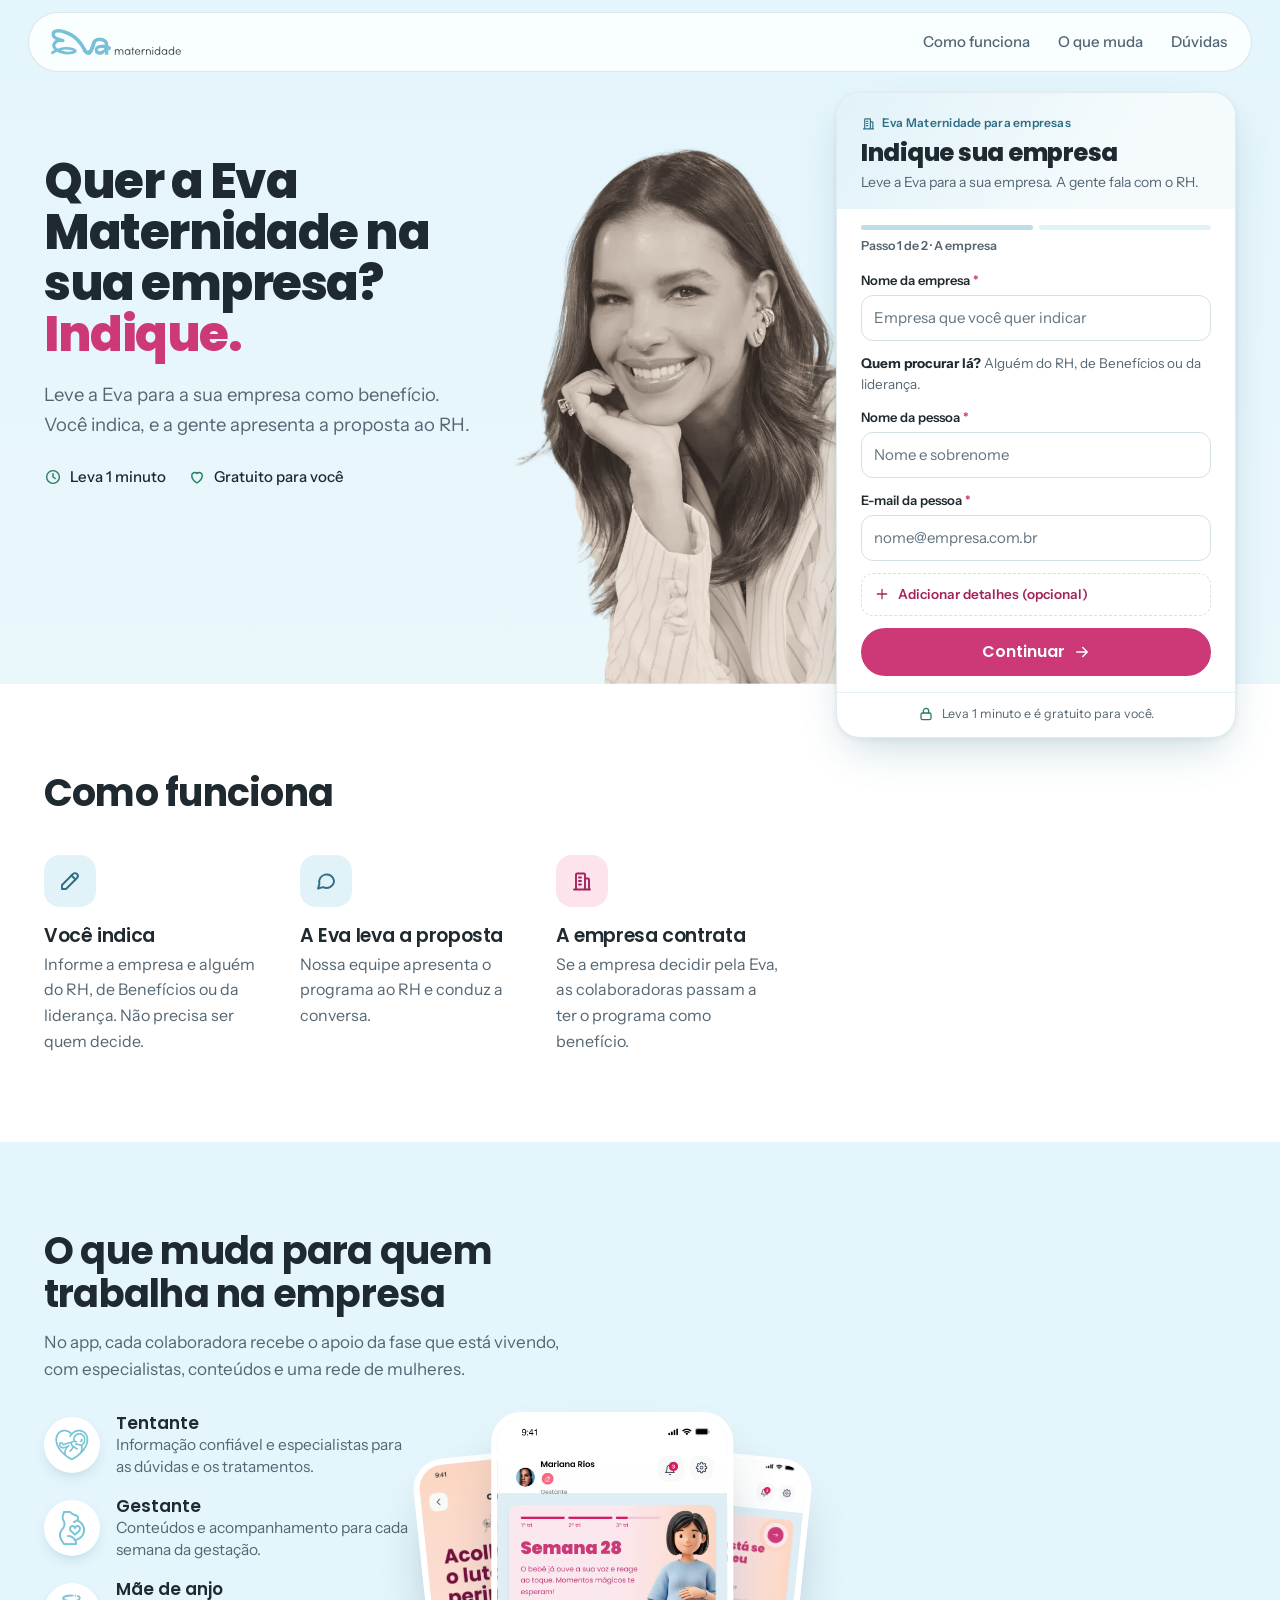
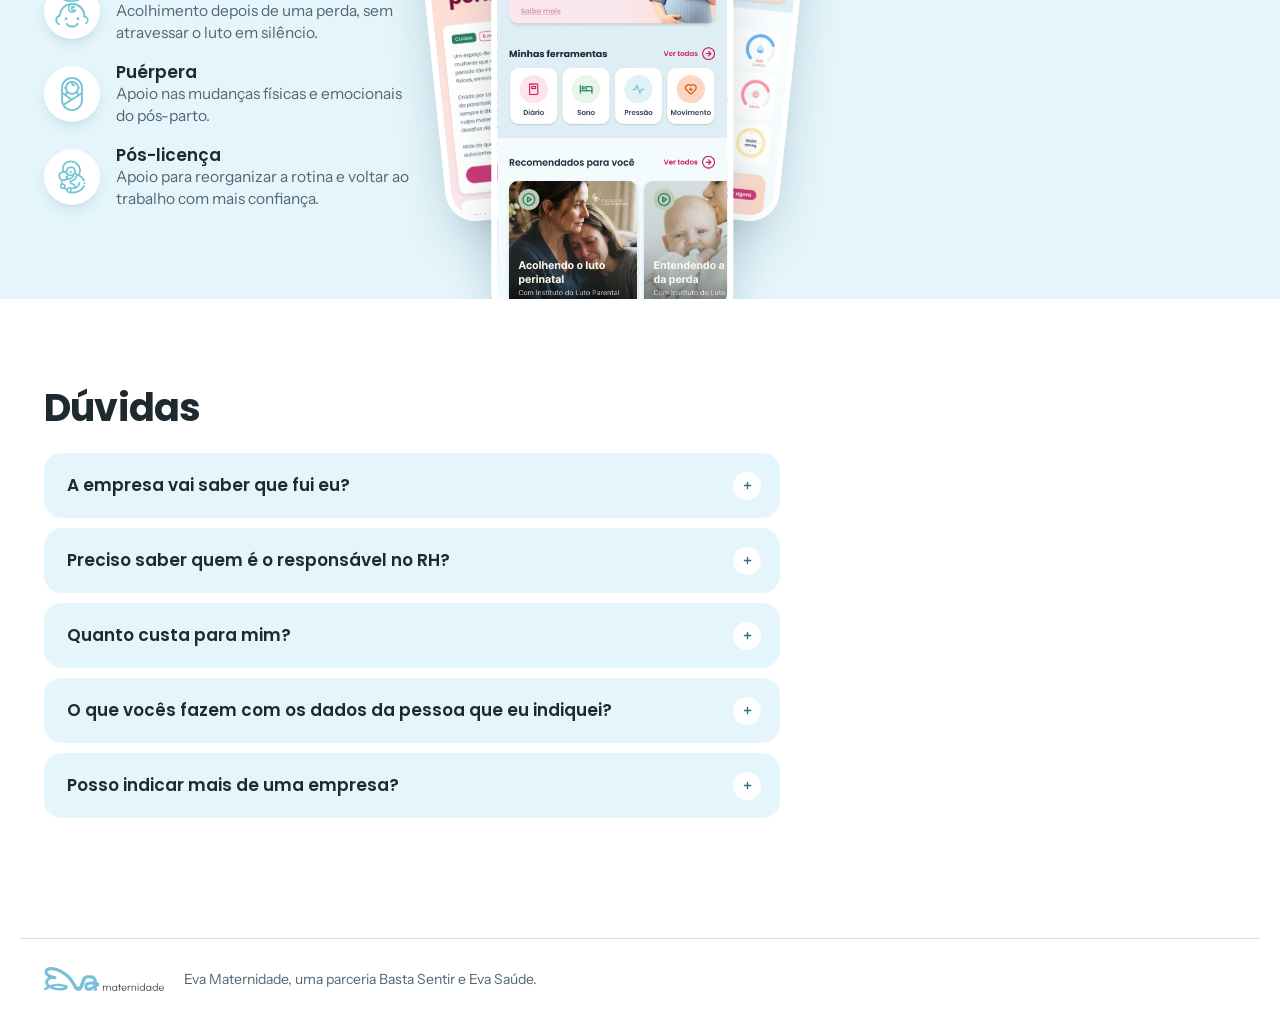
==== commit f11bb1f8: "feat: swap hero photo to Mariana Rios portrait with the same sepia treatment Co-Authored-By: Claude " ====
--- a/index.html
+++ b/index.html
@@ -16,7 +16,7 @@
 <link rel="preconnect" href="https://fonts.gstatic.com" crossorigin>
 <link rel="stylesheet" href="https://fonts.googleapis.com/css2?family=Instrument+Sans:wght@400;500;600&family=Poppins:wght@600;700;800&display=swap">
 <link rel="stylesheet" href="form/eva-indique.css?v=20261015-9">
-<link rel="stylesheet" href="styles.css?v=20261015-9">
+<link rel="stylesheet" href="styles.css?v=20261015-11">
 <script>document.documentElement.classList.add('js')</script>
 </head>
 <body>
@@ -44,7 +44,7 @@
 
 <main>
   <section class="hero" aria-labelledby="h1">
-    <img class="hero-foto-m" src="assets/img/mariana-palo-foto.webp" alt="" width="1080" height="1350" fetchpriority="high">
+    <img class="hero-foto-m" src="assets/img/mariana-hero-foto.webp" alt="" width="1080" height="1350" fetchpriority="high">
     <div class="wrap col">
       <div class="hero-txt">
         <h1 id="h1">Quer a Eva Maternidade na sua empresa? <em>Indique.</em></h1>
@@ -55,7 +55,7 @@
         </ul>
         <a href="#eva-indique" class="btn hero-cta" data-ir-form>Indicar minha empresa <svg class="i" aria-hidden="true"><use href="#i-seta-baixo"/></svg></a>
       </div>
-      <img class="hero-foto" src="assets/img/mariana-palo.webp" alt="" width="999" height="1589">
+      <img class="hero-foto" src="assets/img/mariana-hero.webp" alt="" width="862" height="1016">
     </div>
   </section>
 
--- a/styles.css
+++ b/styles.css
@@ -62,7 +62,7 @@
 .garantias li{display:flex;align-items:center;gap:8px;font-weight:500;font-size:15px}
 .garantias .i{width:18px;height:18px;color:var(--verde)}
 .hero-cta{display:none}
-.hero-foto{position:absolute;bottom:0;height:calc(100% - 24px);max-height:640px;width:auto;max-width:none;pointer-events:none}
+.hero-foto{position:absolute;bottom:0;height:calc(100% - 64px);max-height:540px;width:auto;max-width:none;pointer-events:none}
 .hero-foto-m{display:none}
 
 /* ---------- formulário: cabeçalho claro, título escuro (como na alternativa A) ---------- */
@@ -129,7 +129,7 @@
 @media (min-width:1100px){
   .wrap.col{padding-right:calc(var(--gut) + var(--form-w) + var(--gap))}
   .form-slot .eva-indique{position:fixed;top:92px;right:var(--edge);width:var(--form-w);max-height:calc(100vh - 108px)}
-  .hero-foto{right:calc(var(--gut) + var(--form-w) + var(--gap) - 90px)}
+  .hero-foto{right:calc(var(--gut) + var(--form-w) + var(--gap) - 190px)}
 }
 /* entre 1100 e 1279px não há espaço para a foto entre o texto e o formulário */
 @media (min-width:1100px) and (max-width:1279px){
@@ -168,7 +168,7 @@
   .top-in{height:52px;padding:0 18px}
   .marca img{height:22px}
   .hero{padding:0;background:var(--noite);min-height:min(100svh,820px);display:flex;flex-direction:column;justify-content:flex-end}
-  .hero-foto-m{display:block;position:absolute;inset:0;width:100%;height:100%;object-fit:cover;object-position:60% 0}
+  .hero-foto-m{display:block;position:absolute;inset:0;width:100%;height:100%;object-fit:cover;object-position:50% 0}
   /* degradê: escuro na base, some antes do rosto */
   .hero::after{content:"";position:absolute;inset:0;background:linear-gradient(0deg,rgba(23,58,71,.97) 0%,rgba(23,58,71,.9) 30%,rgba(23,58,71,.55) 46%,rgba(23,58,71,0) 60%);pointer-events:none}
   .hero .col{position:relative;z-index:1;width:100%}
